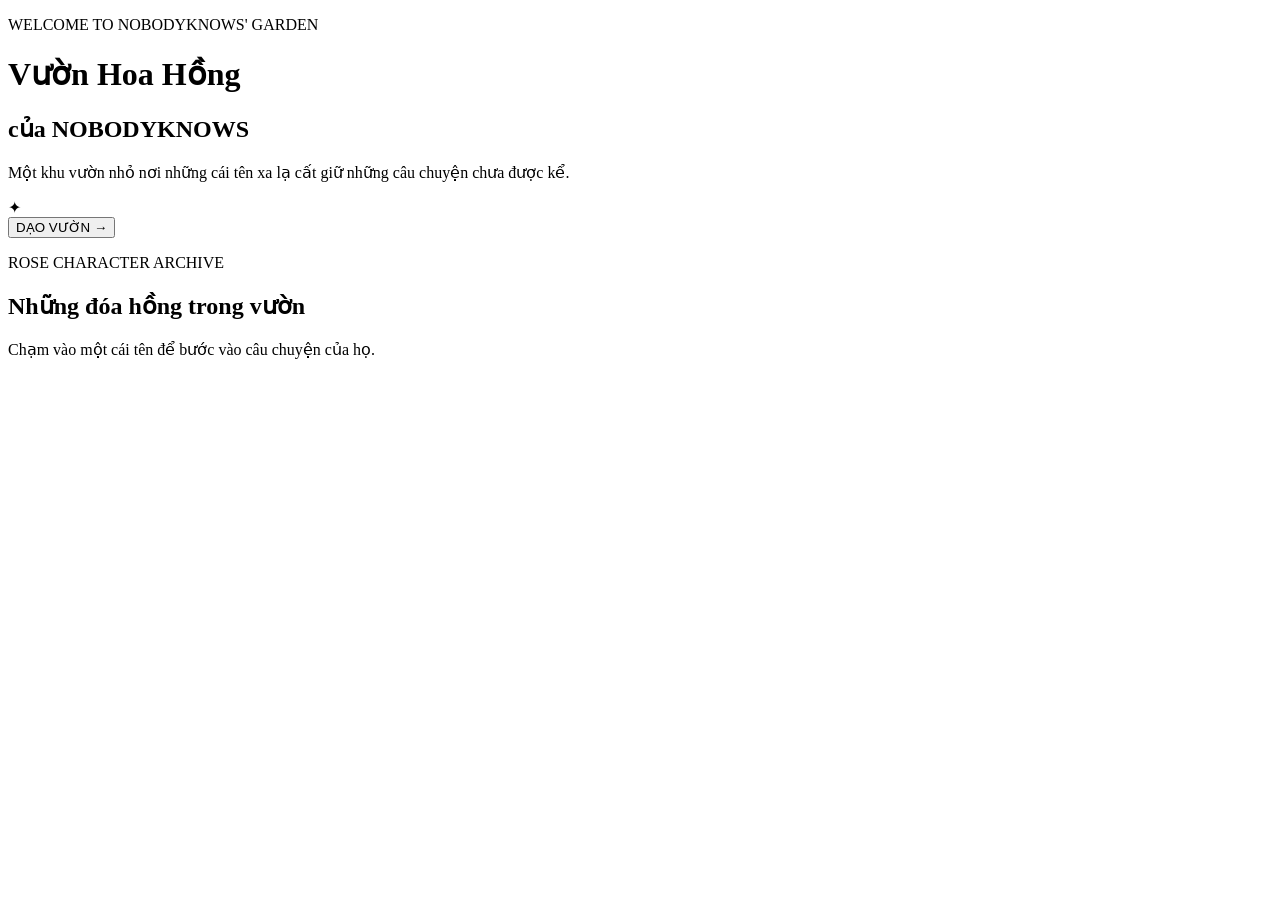
==== index.html @ bb2411a2 "index.html" ====
<!DOCTYPE html>
<html lang="vi">
<head>
    <meta charset="UTF-8">
    <meta name="viewport" content="width=device-width, initial-scale=1.0">

    <title>Vườn Hoa Hồng của NOBODYKNOWS</title>

    <link rel="stylesheet" href="style.css">
</head>

<body>

    <!-- =========================
         HERO
    ========================== -->

    <main class="hero">

        <div class="hero-content">

            <p class="eyebrow">
                WELCOME TO NOBODYKNOWS' GARDEN
            </p>

            <h1>
                Vườn Hoa Hồng
            </h1>

            <h2>
                của NOBODYKNOWS
            </h2>

            <p class="intro">
                Một khu vườn nhỏ nơi những cái tên xa lạ
                cất giữ những câu chuyện chưa được kể.
            </p>

            <div class="rose-symbol">
                ✦
            </div>

            <button
                class="enter-button"
                onclick="document.getElementById('archive').scrollIntoView({ behavior: 'smooth' })"
            >
                DẠO VƯỜN
                <span>→</span>
            </button>

        </div>

    </main>


    <!-- =========================
         ARCHIVE PLACEHOLDER
    ========================== -->

    <section id="archive" class="archive">

        <p class="section-label">
            ROSE CHARACTER ARCHIVE
        </p>

        <h2>
            Những đóa hồng trong vườn
        </h2>

        <p class="section-description">
            Chạm vào một cái tên để bước vào câu chuyện của họ.
        </p>

        <div class="garden-line"></div>

    </section>


</body>
</html>
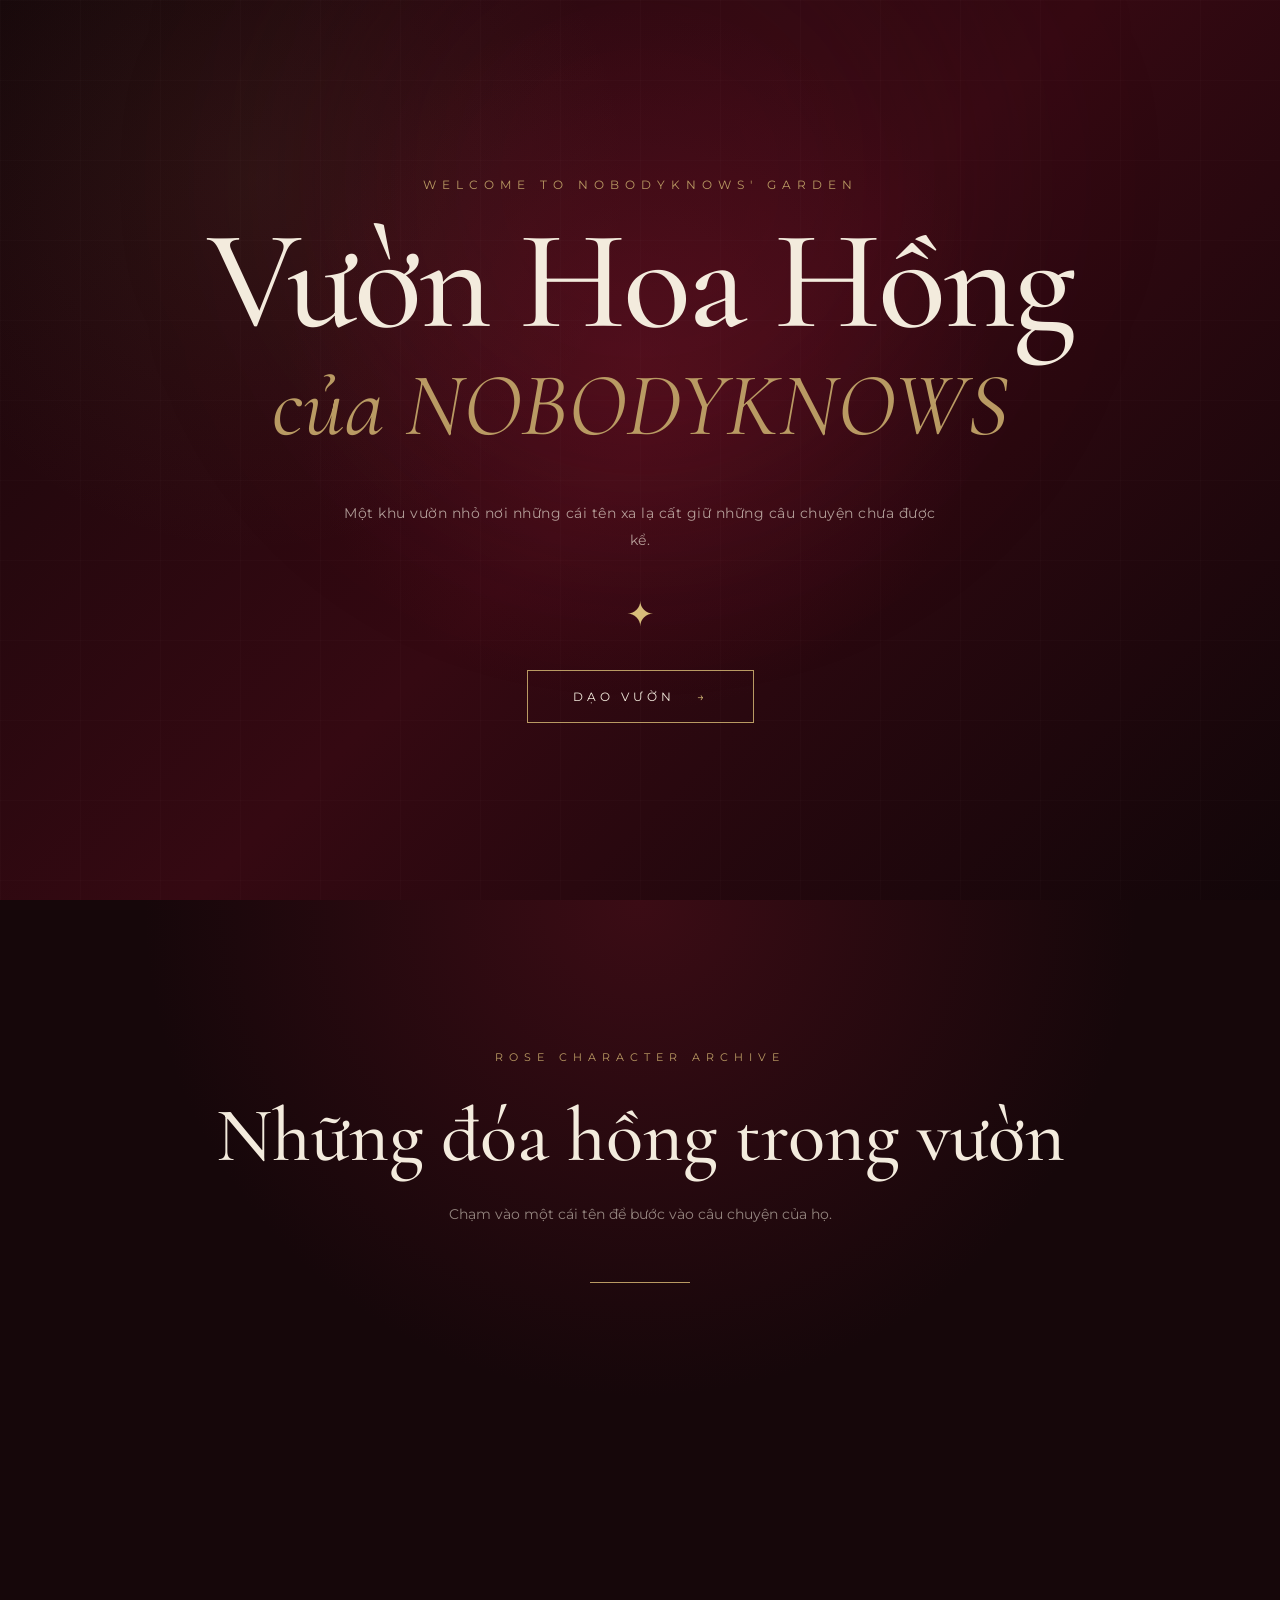
==== commit ab52c2f6: "Update index.html" ====
--- a/index.html
+++ b/index.html
@@ -6,7 +6,7 @@
 
     <title>Vườn Hoa Hồng của NOBODYKNOWS</title>
 
-    <link rel="stylesheet" href="style.css">
+<link rel="stylesheet" href="./style.css">
 </head>
 
 <body>
--- a/style.css
+++ b/style.css
@@ -0,0 +1,354 @@
+/* =========================================
+   VƯỜN HOA HỒNG CỦA NOBODYKNOWS
+   MAIN STYLE
+========================================= */
+
+@import url('https://fonts.googleapis.com/css2?family=Cormorant+Garamond:wght@400;500;600;700&family=Montserrat:wght@300;400;500;600&display=swap');
+
+
+/* =========================================
+   RESET
+========================================= */
+
+* {
+    margin: 0;
+    padding: 0;
+    box-sizing: border-box;
+}
+
+html {
+    scroll-behavior: smooth;
+}
+
+body {
+    background: #120609;
+    color: #f3ebdd;
+    font-family: "Montserrat", sans-serif;
+    overflow-x: hidden;
+}
+
+
+/* =========================================
+   BACKGROUND
+========================================= */
+
+body::before {
+    content: "";
+    position: fixed;
+    inset: 0;
+    pointer-events: none;
+    z-index: 10;
+
+    background:
+        linear-gradient(
+            rgba(255,255,255,0.015) 1px,
+            transparent 1px
+        ),
+        linear-gradient(
+            90deg,
+            rgba(255,255,255,0.015) 1px,
+            transparent 1px
+        );
+
+    background-size: 80px 80px;
+}
+
+
+/* =========================================
+   HERO
+========================================= */
+
+.hero {
+    min-height: 100vh;
+    position: relative;
+
+    display: flex;
+    align-items: center;
+    justify-content: center;
+
+    text-align: center;
+
+    padding: 80px 30px;
+
+    background:
+        radial-gradient(
+            circle at 50% 40%,
+            rgba(118, 21, 42, 0.38),
+            transparent 42%
+        ),
+        radial-gradient(
+            circle at 20% 20%,
+            rgba(185,154,99,0.08),
+            transparent 30%
+        ),
+        linear-gradient(
+            135deg,
+            #16070a,
+            #350912 50%,
+            #120609
+        );
+
+    overflow: hidden;
+}
+
+
+/* decorative glow */
+
+.hero::before {
+    content: "";
+    position: absolute;
+
+    width: 650px;
+    height: 650px;
+
+    border-radius: 50%;
+
+    background: rgba(118, 21, 42, 0.15);
+
+    filter: blur(100px);
+
+    top: 20%;
+    left: 50%;
+
+    transform: translate(-50%, -50%);
+}
+
+
+/* =========================================
+   HERO CONTENT
+========================================= */
+
+.hero-content {
+    position: relative;
+    z-index: 2;
+
+    max-width: 1000px;
+}
+
+
+.eyebrow {
+    color: #b99a63;
+
+    font-size: 12px;
+
+    letter-spacing: 6px;
+
+    margin-bottom: 30px;
+
+    text-transform: uppercase;
+}
+
+
+.hero h1 {
+    font-family: "Cormorant Garamond", serif;
+
+    font-size: clamp(70px, 11vw, 150px);
+
+    font-weight: 500;
+
+    line-height: 0.85;
+
+    color: #f3ebdd;
+
+    letter-spacing: -3px;
+}
+
+
+.hero h2 {
+    font-family: "Cormorant Garamond", serif;
+
+    font-size: clamp(45px, 7vw, 90px);
+
+    font-weight: 400;
+
+    font-style: italic;
+
+    color: #b99a63;
+
+    margin-top: 10px;
+}
+
+
+.intro {
+    max-width: 600px;
+
+    margin: 40px auto;
+
+    color: rgba(243,235,221,0.65);
+
+    font-size: 14px;
+
+    line-height: 1.9;
+
+    letter-spacing: 0.5px;
+}
+
+
+/* =========================================
+   SYMBOL
+========================================= */
+
+.rose-symbol {
+    color: #d8bd7a;
+
+    font-size: 34px;
+
+    margin: 35px 0;
+}
+
+
+/* =========================================
+   BUTTON
+========================================= */
+
+.enter-button {
+    position: relative;
+
+    padding: 18px 45px;
+
+    background: transparent;
+
+    border: 1px solid #b99a63;
+
+    color: #f3ebdd;
+
+    font-family: "Montserrat", sans-serif;
+
+    font-size: 12px;
+
+    letter-spacing: 4px;
+
+    cursor: pointer;
+
+    transition:
+        background 0.35s ease,
+        color 0.35s ease,
+        box-shadow 0.35s ease;
+
+}
+
+
+.enter-button span {
+    margin-left: 15px;
+
+    color: #d8bd7a;
+
+    transition: transform 0.3s ease;
+}
+
+
+.enter-button:hover {
+    background: #b99a63;
+
+    color: #16070a;
+
+    box-shadow:
+        0 10px 50px rgba(185,154,99,0.18);
+}
+
+
+.enter-button:hover span {
+    transform: translateX(5px);
+}
+
+
+/* =========================================
+   ARCHIVE
+========================================= */
+
+.archive {
+    min-height: 100vh;
+
+    padding: 150px 7vw;
+
+    text-align: center;
+
+    position: relative;
+
+    background:
+        radial-gradient(
+            circle at 50% 0%,
+            rgba(90,16,30,0.55),
+            transparent 45%
+        ),
+        #16070a;
+}
+
+
+.section-label {
+    color: #b99a63;
+
+    font-size: 11px;
+
+    letter-spacing: 6px;
+
+    text-transform: uppercase;
+
+    margin-bottom: 25px;
+}
+
+
+.archive h2 {
+    font-family: "Cormorant Garamond", serif;
+
+    font-size: clamp(45px, 6vw, 80px);
+
+    font-weight: 500;
+
+    color: #f3ebdd;
+
+    margin-bottom: 20px;
+}
+
+
+.section-description {
+    color: rgba(243,235,221,0.55);
+
+    font-size: 14px;
+
+    line-height: 1.8;
+}
+
+
+.garden-line {
+    width: 100px;
+
+    height: 1px;
+
+    background: #b99a63;
+
+    margin: 55px auto;
+}
+
+
+/* =========================================
+   RESPONSIVE
+========================================= */
+
+@media (max-width: 700px) {
+
+    .hero {
+        padding: 60px 20px;
+    }
+
+    .eyebrow {
+        letter-spacing: 4px;
+    }
+
+    .hero h1 {
+        letter-spacing: -1px;
+    }
+
+    .hero h2 {
+        margin-top: 15px;
+    }
+
+    .intro {
+        padding: 0 15px;
+    }
+
+    .archive {
+        padding: 110px 25px;
+    }
+
+}
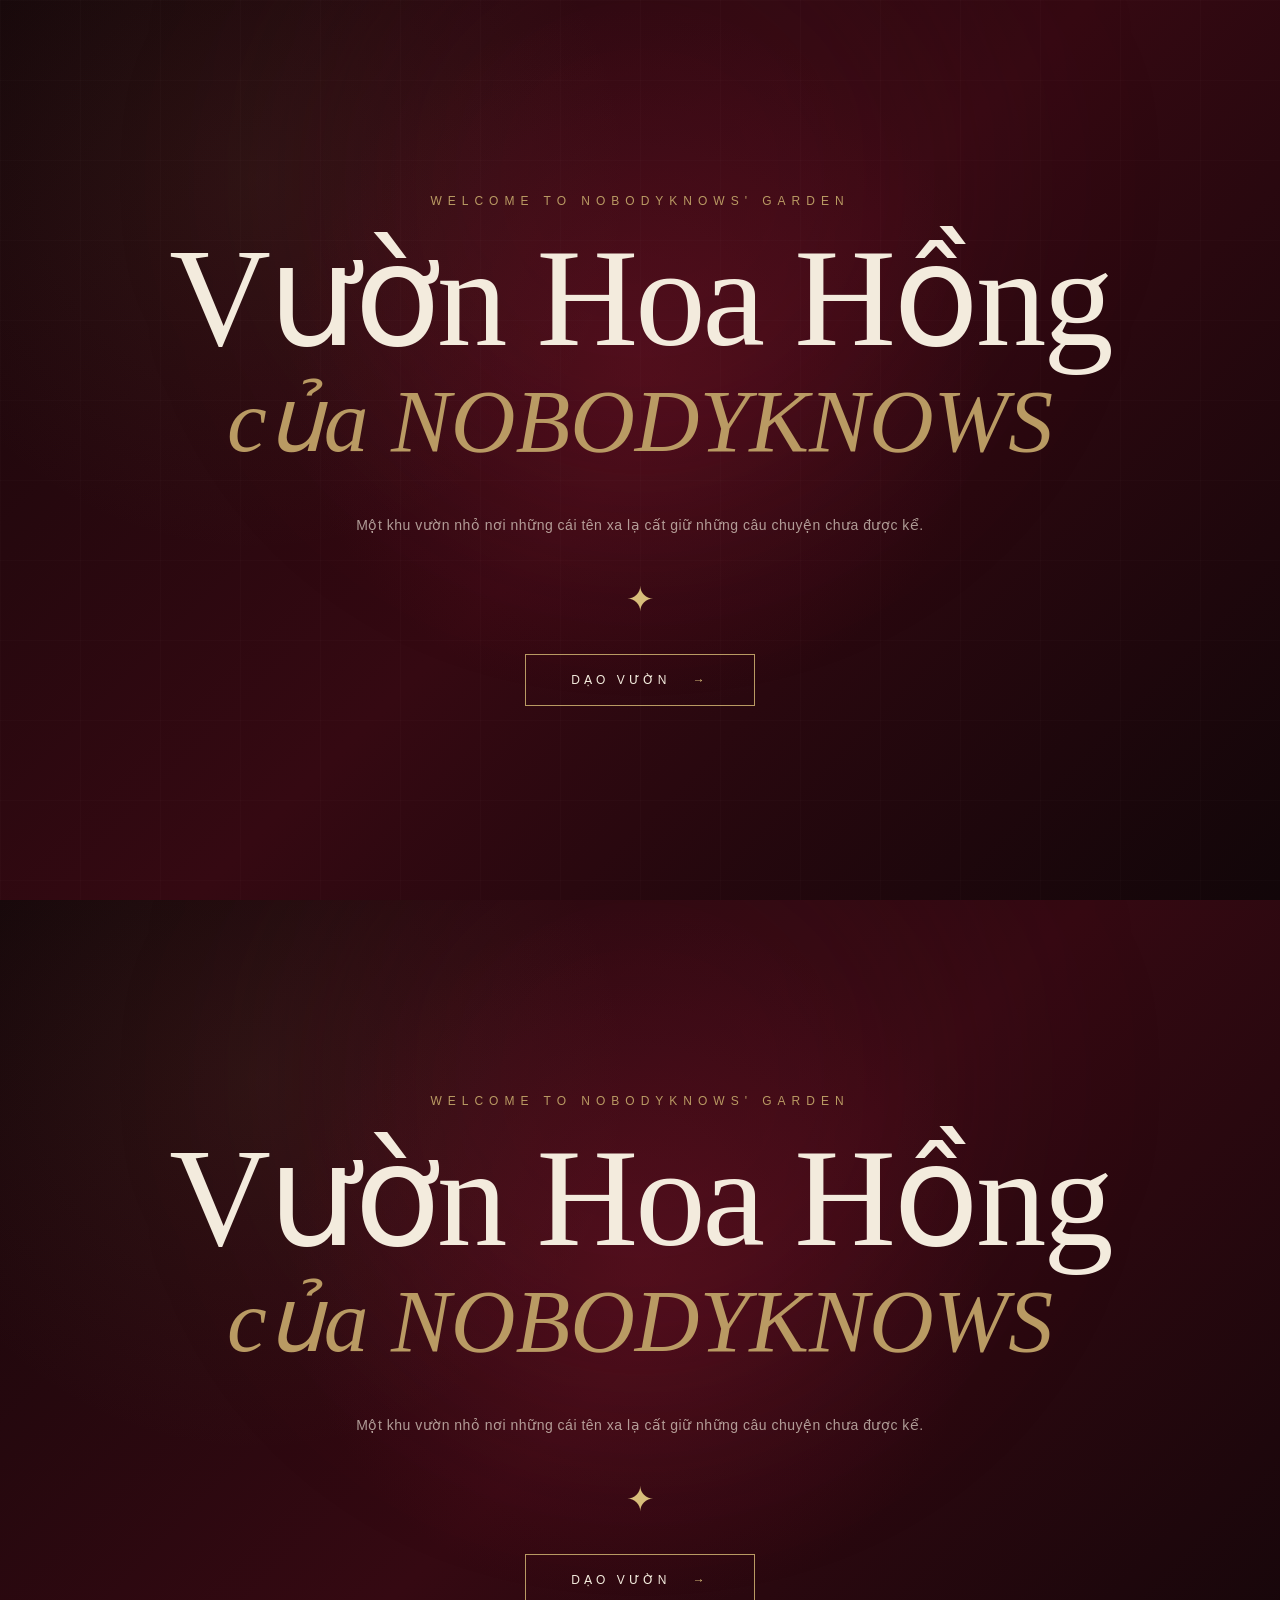
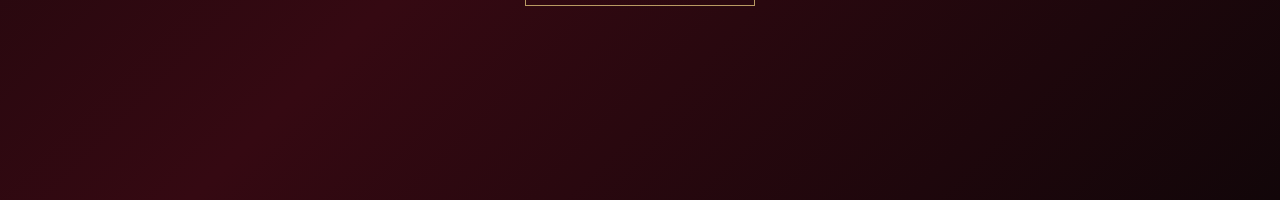
==== commit 50026067: "Update index.html" ====
--- a/index.html
+++ b/index.html
@@ -52,27 +52,57 @@
 
     </main>
 
+<!DOCTYPE html>
+<html lang="vi">
 
-    <!-- =========================
-         ARCHIVE PLACEHOLDER
-    ========================== -->
+<head>
+    <meta charset="UTF-8">
+    <meta name="viewport" content="width=device-width, initial-scale=1.0">
 
-    <section id="archive" class="archive">
+    <title>Vườn Hoa Hồng của NOBODYKNOWS</title>
 
-        <p class="section-label">
-            ROSE CHARACTER ARCHIVE
-        </p>
+    <link rel="stylesheet" href="./style.css">
+</head>
 
-        <h2>
-            Những đóa hồng trong vườn
-        </h2>
+<body>
 
-        <p class="section-description">
-            Chạm vào một cái tên để bước vào câu chuyện của họ.
-        </p>
+    <main class="hero">
 
-        <div class="garden-line"></div>
+        <div class="hero-content">
 
+            <p class="eyebrow">
+                WELCOME TO NOBODYKNOWS' GARDEN
+            </p>
+
+            <h1>
+                Vườn Hoa Hồng
+            </h1>
+
+            <h2>
+                của NOBODYKNOWS
+            </h2>
+
+            <p class="intro">
+                Một khu vườn nhỏ nơi những cái tên xa lạ
+                cất giữ những câu chuyện chưa được kể.
+            </p>
+
+            <div class="rose-symbol">
+                ✦
+            </div>
+
+            <button class="enter-button">
+                DẠO VƯỜN
+                <span>→</span>
+            </button>
+
+        </div>
+
+    </main>
+
+</body>
+</html>
+   
     </section>
 
 
--- a/style.css
+++ b/style.css
@@ -3,6 +3,9 @@
    MAIN STYLE
 ========================================= */
 
+body {
+    background: #350912 !important;
+}
 @import url('https://fonts.googleapis.com/css2?family=Cormorant+Garamond:wght@400;500;600;700&family=Montserrat:wght@300;400;500;600&display=swap');
 
 
--- a/style.css
+++ b/style.css
@@ -3,6 +3,9 @@
    MAIN STYLE
 ========================================= */
 
+body {
+    background: #350912 !important;
+}
 @import url('https://fonts.googleapis.com/css2?family=Cormorant+Garamond:wght@400;500;600;700&family=Montserrat:wght@300;400;500;600&display=swap');
 
 
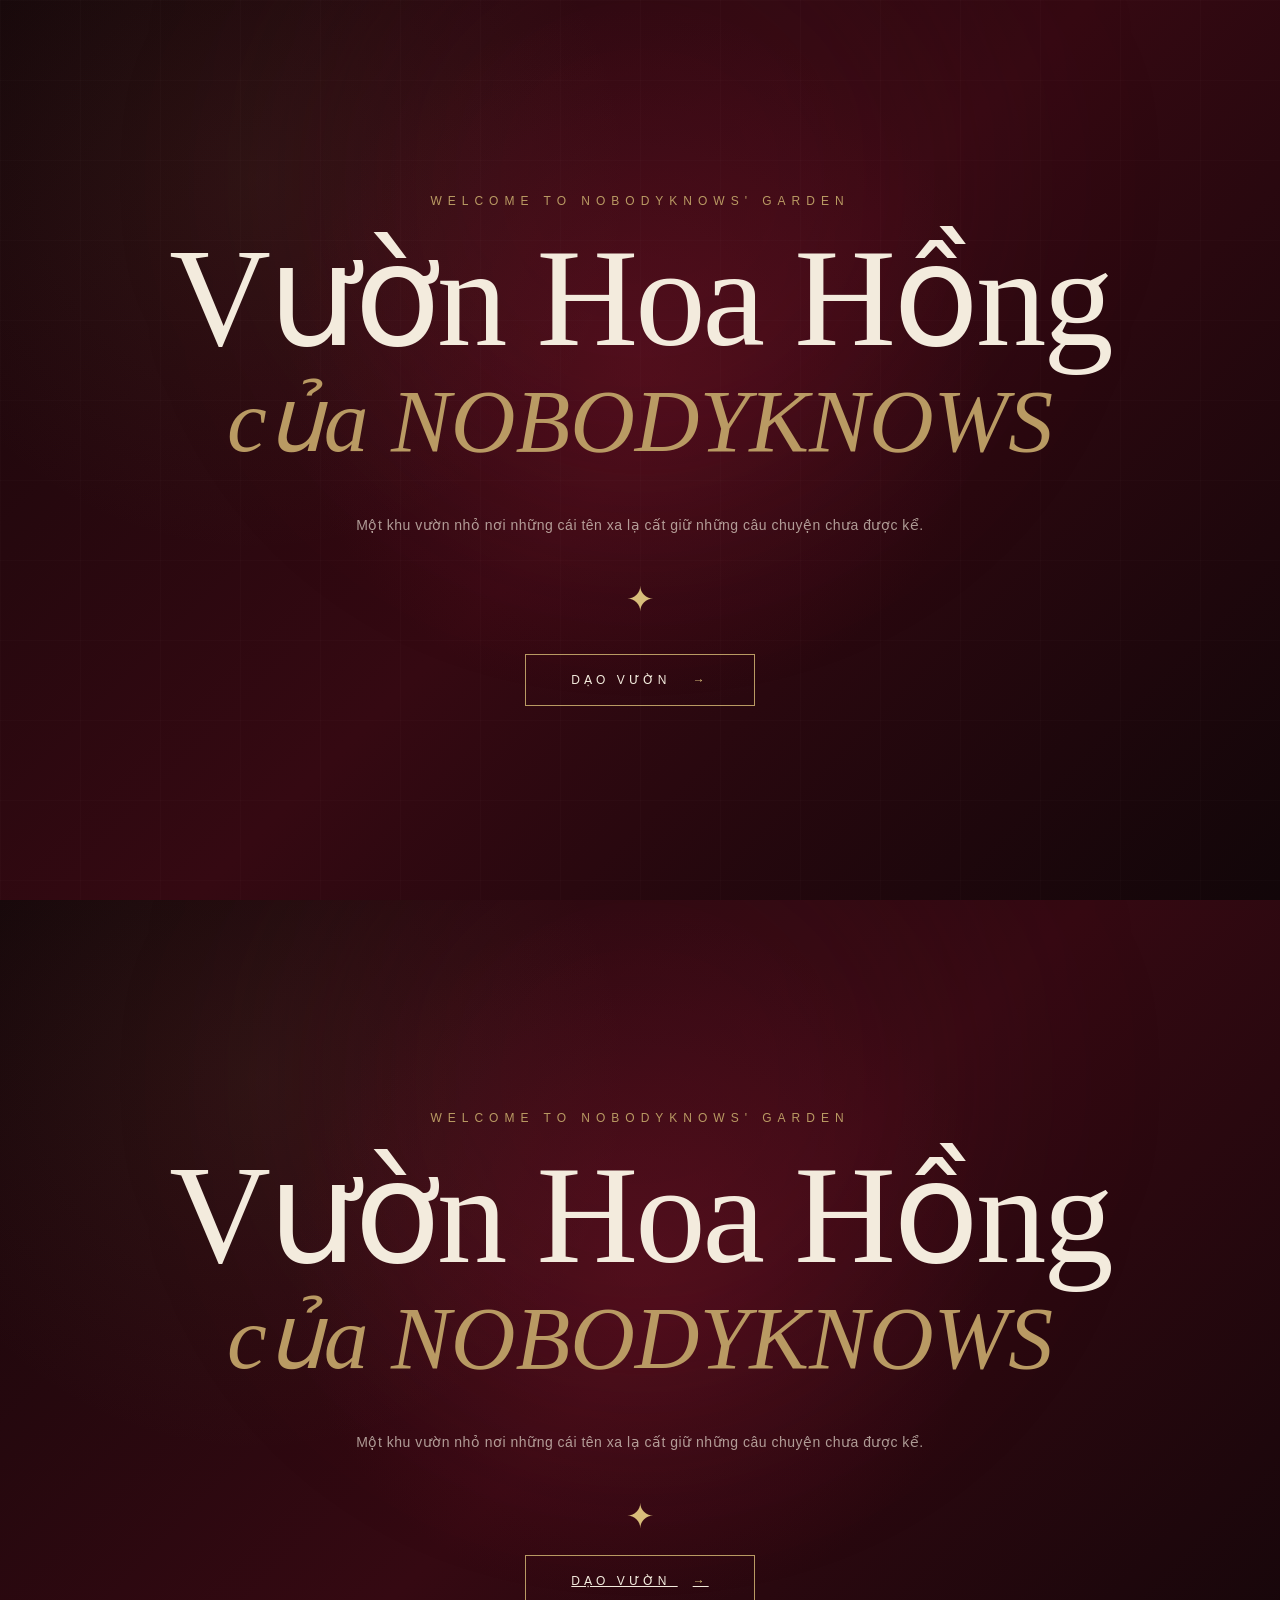
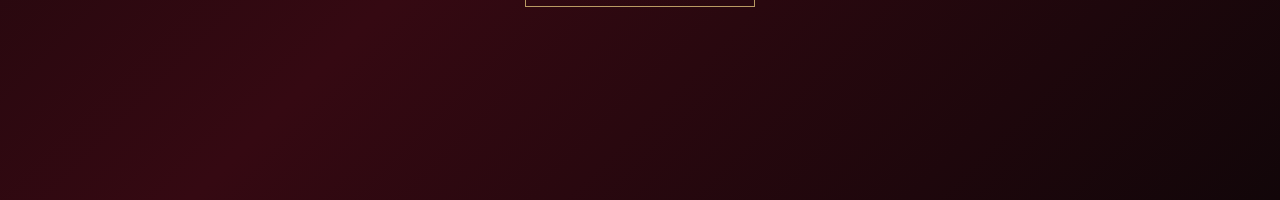
==== commit 80b34822: "Update index.html" ====
--- a/index.html
+++ b/index.html
@@ -91,10 +91,10 @@
                 ✦
             </div>
 
-            <button class="enter-button">
-                DẠO VƯỜN
-                <span>→</span>
-            </button>
+            <a href="garden.html" class="enter-button">
+    DẠO VƯỜN
+    <span>→</span>
+</a>
 
         </div>
 
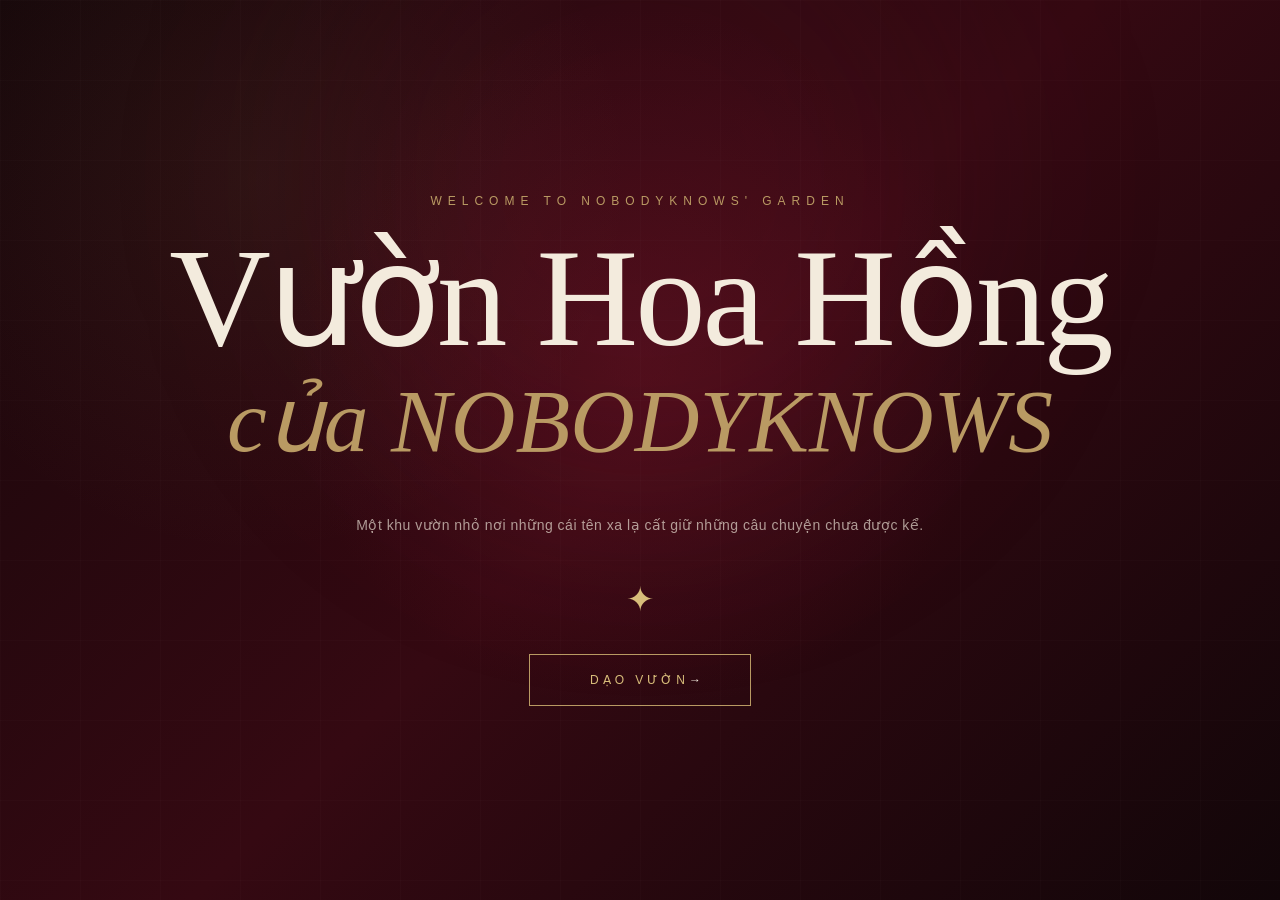
==== commit fb0d1fd4: "Update index.html" ====
--- a/index.html
+++ b/index.html
@@ -1,68 +1,22 @@
-<!DOCTYPE html>
-<html lang="vi">
-<head>
-    <meta charset="UTF-8">
-    <meta name="viewport" content="width=device-width, initial-scale=1.0">
-
-    <title>Vườn Hoa Hồng của NOBODYKNOWS</title>
-
-<link rel="stylesheet" href="./style.css">
-</head>
-
-<body>
-
-    <!-- =========================
-         HERO
-    ========================== -->
-
-    <main class="hero">
-
-        <div class="hero-content">
-
-            <p class="eyebrow">
-                WELCOME TO NOBODYKNOWS' GARDEN
-            </p>
-
-            <h1>
-                Vườn Hoa Hồng
-            </h1>
-
-            <h2>
-                của NOBODYKNOWS
-            </h2>
-
-            <p class="intro">
-                Một khu vườn nhỏ nơi những cái tên xa lạ
-                cất giữ những câu chuyện chưa được kể.
-            </p>
-
-            <div class="rose-symbol">
-                ✦
-            </div>
-
-            <button
-                class="enter-button"
-                onclick="document.getElementById('archive').scrollIntoView({ behavior: 'smooth' })"
-            >
-                DẠO VƯỜN
-                <span>→</span>
-            </button>
-
-        </div>
-
-    </main>
-
 <!DOCTYPE html>
 <html lang="vi">
 
 <head>
     <meta charset="UTF-8">
-    <meta name="viewport" content="width=device-width, initial-scale=1.0">
+
+    <meta
+        name="viewport"
+        content="width=device-width, initial-scale=1.0"
+    >
 
     <title>Vườn Hoa Hồng của NOBODYKNOWS</title>
 
-    <link rel="stylesheet" href="./style.css">
+    <link
+        rel="stylesheet"
+        href="./style.css"
+    >
 </head>
+
 
 <body>
 
@@ -74,37 +28,40 @@
                 WELCOME TO NOBODYKNOWS' GARDEN
             </p>
 
+
             <h1>
                 Vườn Hoa Hồng
             </h1>
 
+
             <h2>
                 của NOBODYKNOWS
             </h2>
+
 
             <p class="intro">
                 Một khu vườn nhỏ nơi những cái tên xa lạ
                 cất giữ những câu chuyện chưa được kể.
             </p>
 
+
             <div class="rose-symbol">
                 ✦
             </div>
 
-            <a href="garden.html" class="enter-button">
-    DẠO VƯỜN
-    <span>→</span>
-</a>
+
+            <a
+                href="./garden.html"
+                class="enter-button"
+            >
+                <span>DẠO VƯỜN</span>
+                <strong>→</strong>
+            </a>
 
         </div>
 
     </main>
 
 </body>
+
 </html>
-   
-    </section>
-
-
-</body>
-</html>
--- a/style.css
+++ b/style.css
@@ -205,6 +205,7 @@
 ========================================= */
 
 .enter-button {
+   
     position: relative;
 
     padding: 18px 45px;
@@ -222,6 +223,11 @@
     letter-spacing: 4px;
 
     cursor: pointer;
+   
+   text-decoration: none;
+display: inline-flex;
+align-items: center;
+justify-content: center;
 
     transition:
         background 0.35s ease,
